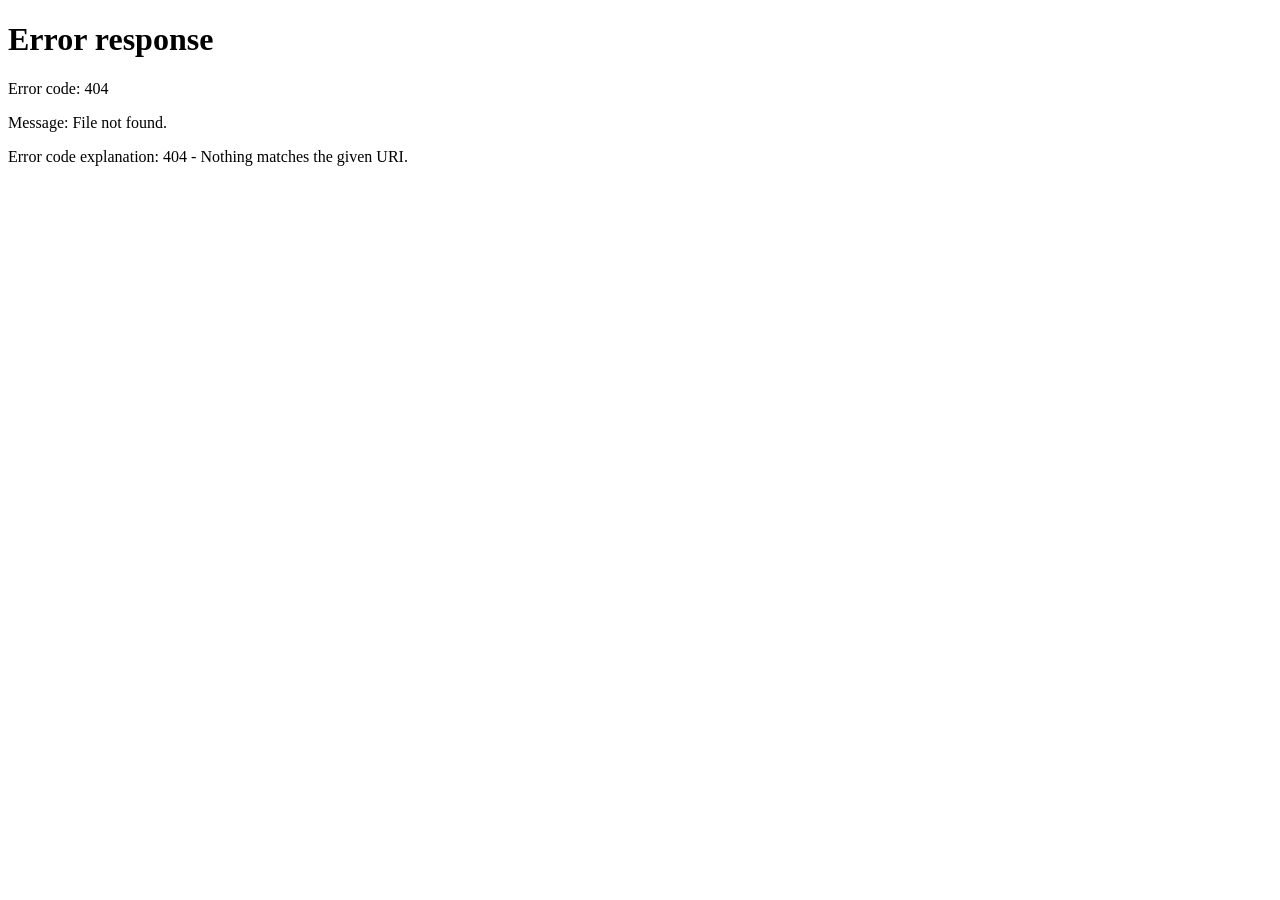
==== index.html @ 34d67e1c "사이트 대표 아이콘(확정 로고 G5 「e.」) + 맨 위 주소는 학생 통합앱으로 Co-Authored-By: Claude Opus 5.5 <noreply@anthropic.com>" ====
<!doctype html><html lang="ko"><head><meta charset="utf-8"><meta name="viewport" content="width=device-width,initial-scale=1">
<title>이승수영어</title><link rel="icon" href="/favicon.ico"><link rel="icon" type="image/png" sizes="192x192" href="/icon-192.png">
<link rel="apple-touch-icon" href="/apple-touch-icon.png"><meta name="apple-mobile-web-app-title" content="이승수영어">
<meta http-equiv="refresh" content="0; url=/leess/"></head><body><a href="/leess/">이승수영어 시험앱으로 이동</a></body></html>
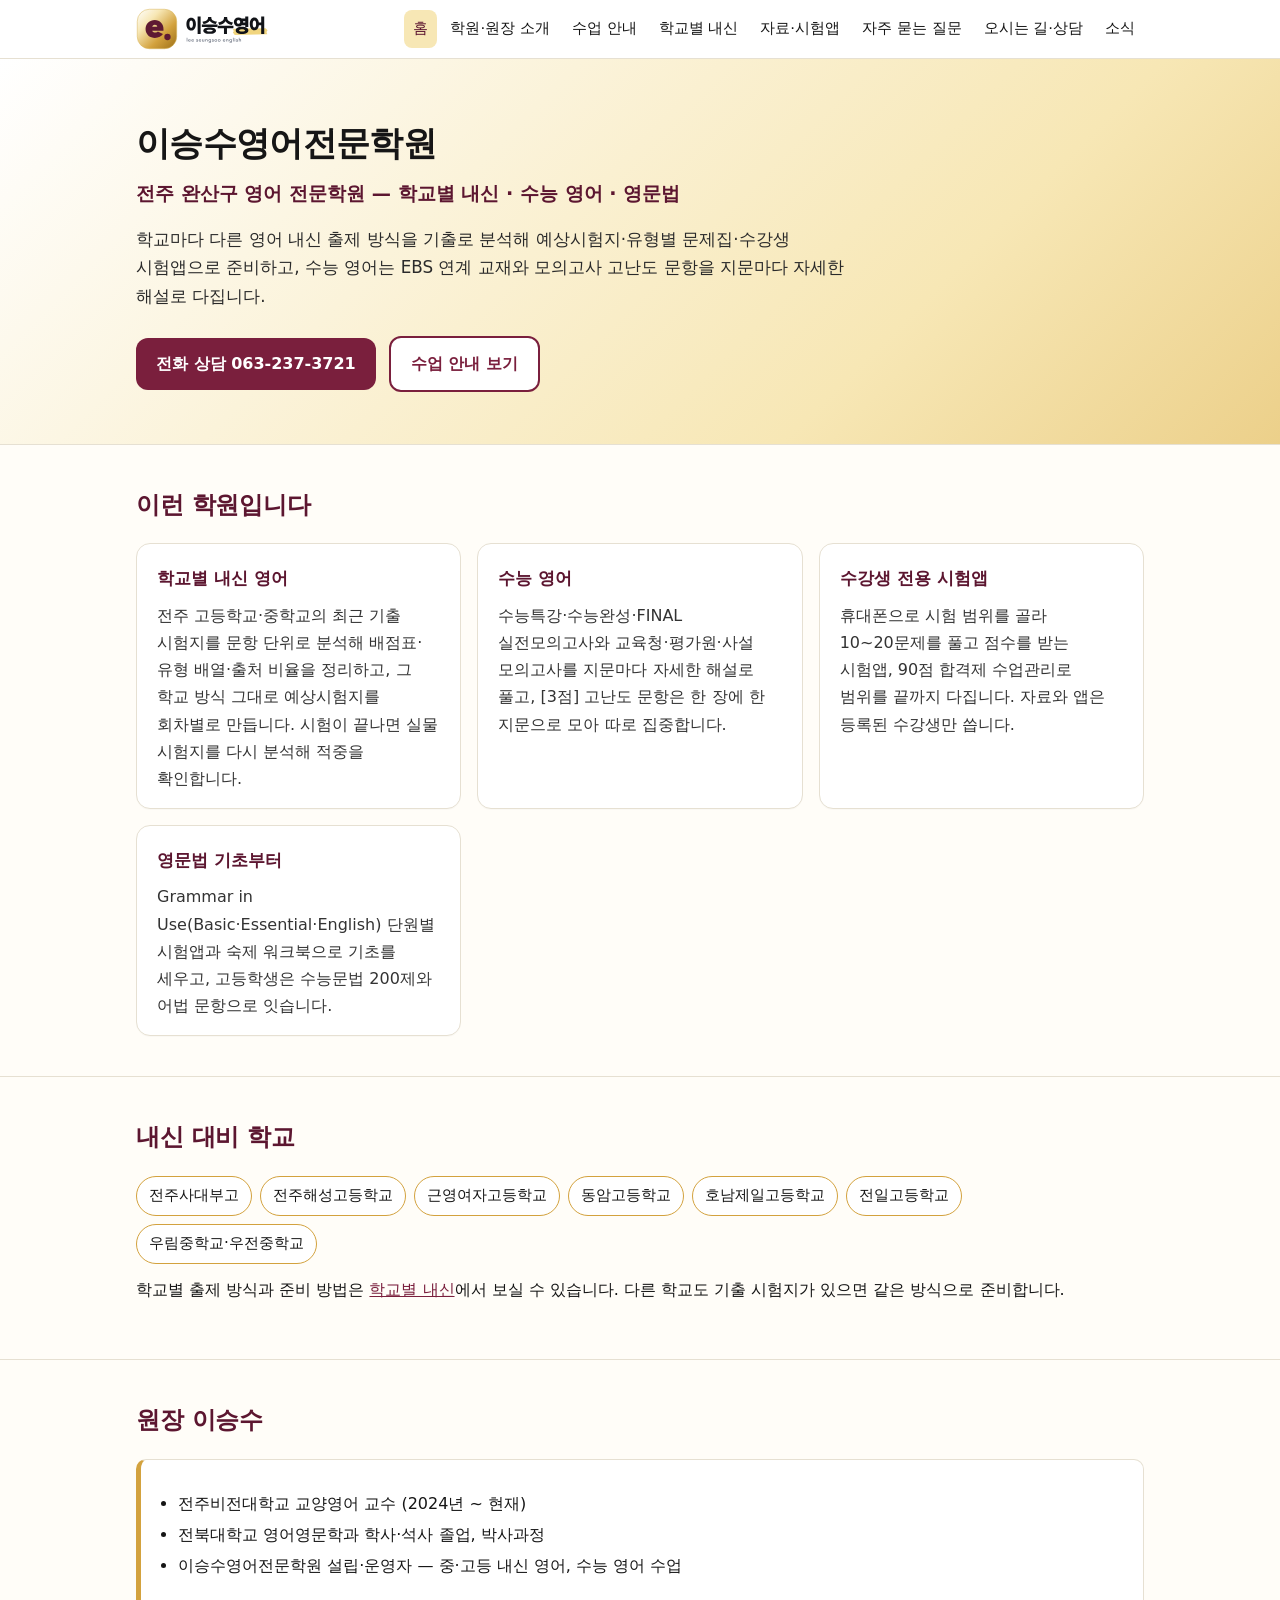
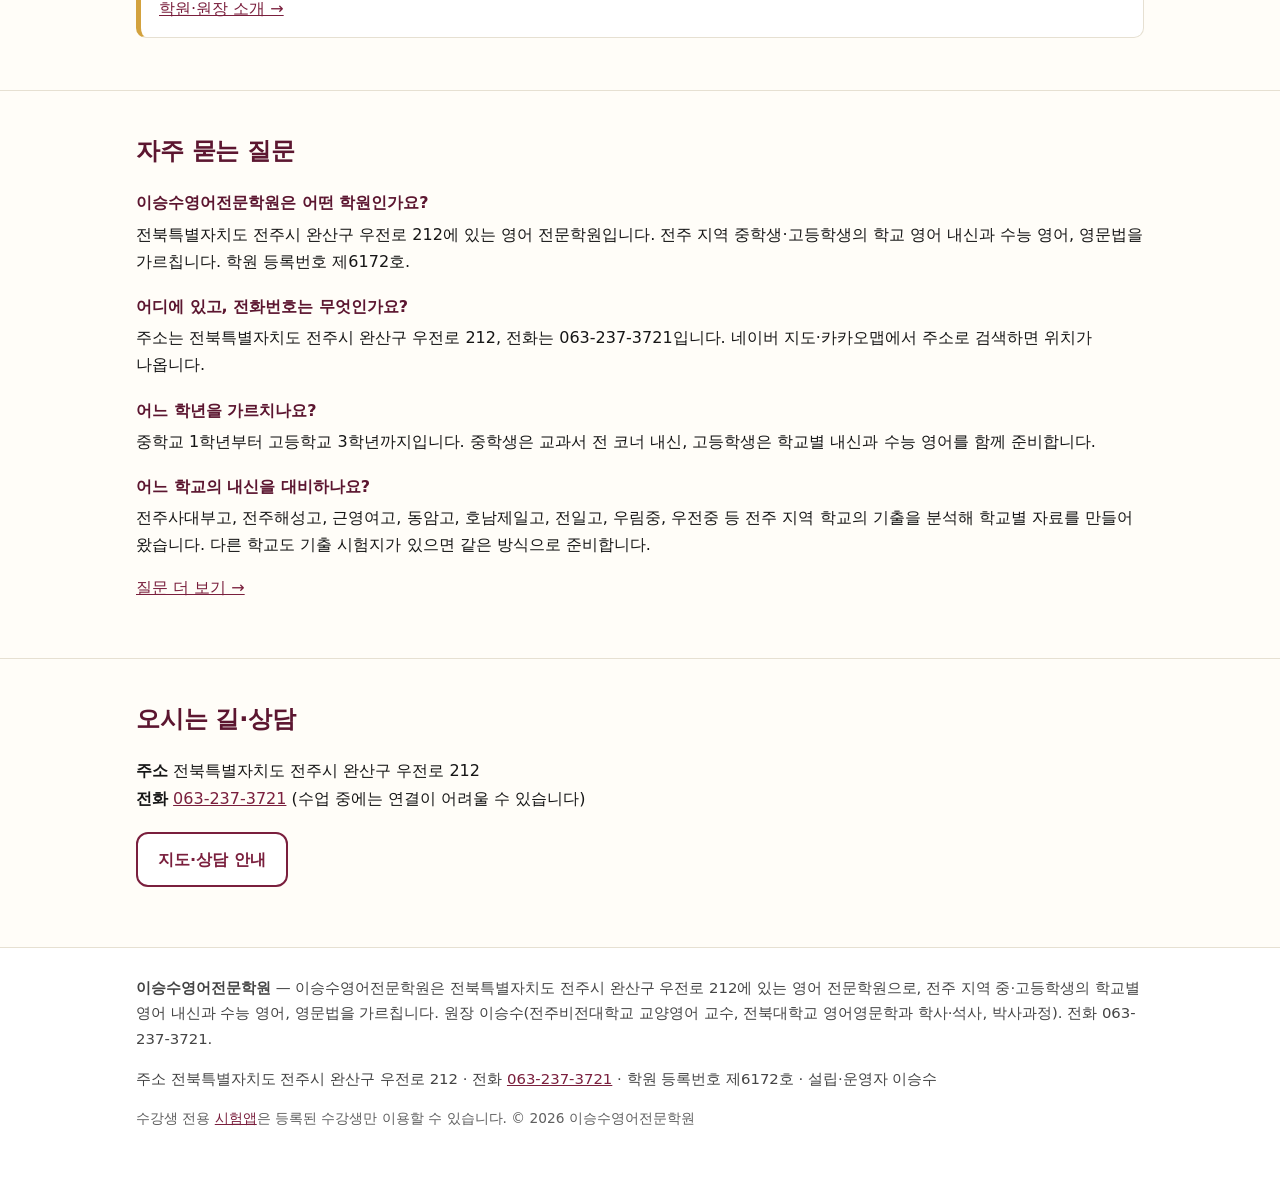
==== commit 312a5159: "공식 사이트 개설: 학원·원장 소개, 수업 안내, 학교별 내신, 자료·시험앱, FAQ, 오시는 길, 소식 + robots 허용(앱 제외)·sitemap·llms.txt·RSS·In" ====
--- a/index.html
+++ b/index.html
@@ -1,4 +1,83 @@
-<!doctype html><html lang="ko"><head><meta charset="utf-8"><meta name="viewport" content="width=device-width,initial-scale=1">
-<title>이승수영어</title><link rel="icon" href="/favicon.ico"><link rel="icon" type="image/png" sizes="192x192" href="/icon-192.png">
-<link rel="apple-touch-icon" href="/apple-touch-icon.png"><meta name="apple-mobile-web-app-title" content="이승수영어">
-<meta http-equiv="refresh" content="0; url=/leess/"></head><body><a href="/leess/">이승수영어 시험앱으로 이동</a></body></html>
+<!doctype html>
+<html lang="ko">
+<head>
+<meta charset="utf-8">
+<meta name="viewport" content="width=device-width,initial-scale=1">
+<title>이승수영어전문학원 | 전주 완산구 영어 전문학원 · 중·고등 내신 · 수능 영어</title>
+<meta name="description" content="전주시 완산구 우전로 212 이승수영어전문학원. 전주 중·고등학교 학교별 영어 내신 대비, 수능 영어, 영문법 수업. 원장 이승수(전주비전대학교 교양영어 교수, 전북대 영어영문학과 박사과정). 전화 063-237-3721.">
+<meta name="keywords" content="이승수영어, 이승수영어전문학원, 전주 영어학원, 전주 완산구 영어학원, 전주 내신 영어, 전주 수능 영어, 고등 내신 영어, 중등 내신 영어, 영문법, 우전로 영어학원">
+<meta name="robots" content="index,follow,max-snippet:-1,max-image-preview:large">
+<link rel="canonical" href="https://goodday5768-blip.github.io/">
+<meta property="og:type" content="website">
+<meta property="og:site_name" content="이승수영어전문학원">
+<meta property="og:title" content="이승수영어전문학원 | 전주 완산구 영어 전문학원 · 중·고등 내신 · 수능 영어">
+<meta property="og:description" content="전주시 완산구 우전로 212 이승수영어전문학원. 전주 중·고등학교 학교별 영어 내신 대비, 수능 영어, 영문법 수업. 원장 이승수(전주비전대학교 교양영어 교수, 전북대 영어영문학과 박사과정). 전화 063-237-3721.">
+<meta property="og:url" content="https://goodday5768-blip.github.io/">
+<meta property="og:image" content="https://goodday5768-blip.github.io/assets/og.png">
+<meta property="og:image:width" content="1200"><meta property="og:image:height" content="630">
+<meta property="og:locale" content="ko_KR">
+<meta name="twitter:card" content="summary_large_image">
+<meta name="twitter:title" content="이승수영어전문학원 | 전주 완산구 영어 전문학원 · 중·고등 내신 · 수능 영어">
+<meta name="twitter:description" content="전주시 완산구 우전로 212 이승수영어전문학원. 전주 중·고등학교 학교별 영어 내신 대비, 수능 영어, 영문법 수업. 원장 이승수(전주비전대학교 교양영어 교수, 전북대 영어영문학과 박사과정). 전화 063-237-3721.">
+<meta name="twitter:image" content="https://goodday5768-blip.github.io/assets/og.png">
+<meta name="geo.region" content="KR-45"><meta name="geo.placename" content="전주시 완산구">
+<link rel="icon" href="/favicon.ico"><link rel="icon" type="image/png" sizes="192x192" href="/icon-192.png">
+<link rel="apple-touch-icon" href="/apple-touch-icon.png">
+<link rel="alternate" type="application/rss+xml" title="이승수영어전문학원 소식" href="https://goodday5768-blip.github.io/feed.xml">
+<link rel="stylesheet" href="/assets/site.css">
+<script type="application/ld+json">{"@context": "https://schema.org", "@type": "BreadcrumbList", "itemListElement": [{"@type": "ListItem", "position": 1, "name": "홈", "item": "https://goodday5768-blip.github.io/"}]}</script>
+<script type="application/ld+json">{"@context": "https://schema.org", "@type": ["EducationalOrganization", "LocalBusiness"], "@id": "https://goodday5768-blip.github.io/#org", "name": "이승수영어전문학원", "alternateName": ["이승수영어", "이승수 영어", "이승수 영어학원", "이승수영어학원", "Lee Seung-soo English"], "url": "https://goodday5768-blip.github.io/", "logo": "https://goodday5768-blip.github.io/assets/logo.png", "image": "https://goodday5768-blip.github.io/assets/og.png", "telephone": "+82-63-237-3721", "address": {"@type": "PostalAddress", "streetAddress": "완산구 우전로 212", "addressLocality": "전주시", "addressRegion": "전북특별자치도", "addressCountry": "KR"}, "areaServed": [{"@type": "City", "name": "전주시"}, {"@type": "AdministrativeArea", "name": "전북특별자치도"}], "founder": {"@id": "https://goodday5768-blip.github.io/about/#person"}, "employee": {"@id": "https://goodday5768-blip.github.io/about/#person"}, "description": "이승수영어전문학원은 전북특별자치도 전주시 완산구 우전로 212에 있는 영어 전문학원으로, 전주 지역 중·고등학생의 학교별 영어 내신과 수능 영어, 영문법을 가르칩니다. 원장 이승수(전주비전대학교 교양영어 교수, 전북대학교 영어영문학과 학사·석사, 박사과정). 전화 063-237-3721.", "knowsAbout": ["고등학교 영어 내신", "중학교 영어 내신", "수능 영어", "영문법", "EBS 수능특강", "모의고사 해설", "Grammar in Use"], "identifier": {"@type": "PropertyValue", "name": "학원 등록번호", "value": "제6172호"}, "priceRange": "전화 문의", "hasOfferCatalog": {"@type": "OfferCatalog", "name": "수업 과정", "itemListElement": [{"@type": "Offer", "itemOffered": {"@type": "Course", "name": "중학교 내신 영어", "provider": {"@id": "https://goodday5768-blip.github.io/#org"}, "url": "https://goodday5768-blip.github.io/courses/#middle"}}, {"@type": "Offer", "itemOffered": {"@type": "Course", "name": "고등학교 내신 영어", "provider": {"@id": "https://goodday5768-blip.github.io/#org"}, "url": "https://goodday5768-blip.github.io/courses/#high"}}, {"@type": "Offer", "itemOffered": {"@type": "Course", "name": "수능 영어", "provider": {"@id": "https://goodday5768-blip.github.io/#org"}, "url": "https://goodday5768-blip.github.io/courses/#csat"}}, {"@type": "Offer", "itemOffered": {"@type": "Course", "name": "영문법 (Grammar in Use)", "provider": {"@id": "https://goodday5768-blip.github.io/#org"}, "url": "https://goodday5768-blip.github.io/courses/#grammar"}}]}}</script>
+<script type="application/ld+json">{"@context": "https://schema.org", "@type": "WebSite", "@id": "https://goodday5768-blip.github.io/#website", "url": "https://goodday5768-blip.github.io/", "name": "이승수영어전문학원", "alternateName": "이승수영어", "inLanguage": "ko", "publisher": {"@id": "https://goodday5768-blip.github.io/#org"}}</script>
+</head>
+<body>
+<header class="top"><div class="wrap">
+<a class="brand" href="/" aria-label="이승수영어전문학원 홈"><img src="/assets/logo.svg" alt="이승수영어전문학원 로고" width="634" height="200"></a>
+<nav class="main" aria-label="주 메뉴"><a href="/" class=on>홈</a><a href="/about/">학원·원장 소개</a><a href="/courses/">수업 안내</a><a href="/schools/">학교별 내신</a><a href="/materials/">자료·시험앱</a><a href="/faq/">자주 묻는 질문</a><a href="/contact/">오시는 길·상담</a><a href="/news/">소식</a></nav>
+</div></header>
+
+<div class="hero"><div class="wrap">
+<h1>이승수영어전문학원</h1>
+<p class="sub">전주 완산구 영어 전문학원 — 학교별 내신 · 수능 영어 · 영문법</p>
+<p class="lead">학교마다 다른 영어 내신 출제 방식을 기출로 분석해 예상시험지·유형별 문제집·수강생 시험앱으로 준비하고, 수능 영어는 EBS 연계 교재와 모의고사 고난도 문항을 지문마다 자세한 해설로 다집니다.</p>
+<a class="btn" href="tel:+82-63-237-3721">전화 상담 063-237-3721</a> <a class="btn ghost" href="/courses/">수업 안내 보기</a>
+</div></div>
+<section><div class="wrap">
+<h2>이런 학원입니다</h2>
+<div class="grid">
+<div class="card"><h3>학교별 내신 영어</h3><p>전주 고등학교·중학교의 최근 기출 시험지를 문항 단위로 분석해 배점표·유형 배열·출처 비율을 정리하고, 그 학교 방식 그대로 예상시험지를 회차별로 만듭니다. 시험이 끝나면 실물 시험지를 다시 분석해 적중을 확인합니다.</p></div>
+<div class="card"><h3>수능 영어</h3><p>수능특강·수능완성·FINAL 실전모의고사와 교육청·평가원·사설 모의고사를 지문마다 자세한 해설로 풀고, [3점] 고난도 문항은 한 장에 한 지문으로 모아 따로 집중합니다.</p></div>
+<div class="card"><h3>수강생 전용 시험앱</h3><p>휴대폰으로 시험 범위를 골라 10~20문제를 풀고 점수를 받는 시험앱, 90점 합격제 수업관리로 범위를 끝까지 다집니다. 자료와 앱은 등록된 수강생만 씁니다.</p></div>
+<div class="card"><h3>영문법 기초부터</h3><p>Grammar in Use(Basic·Essential·English) 단원별 시험앱과 숙제 워크북으로 기초를 세우고, 고등학생은 수능문법 200제와 어법 문항으로 잇습니다.</p></div>
+</div></div></section>
+<section><div class="wrap">
+<h2>내신 대비 학교</h2>
+<div class="chips"><a href="/schools/">전주사대부고</a><a href="/schools/">전주해성고등학교</a><a href="/schools/">근영여자고등학교</a><a href="/schools/">동암고등학교</a><a href="/schools/">호남제일고등학교</a><a href="/schools/">전일고등학교</a><a href="/schools/">우림중학교·우전중학교</a></div>
+<p style="margin-top:12px">학교별 출제 방식과 준비 방법은 <a href="/schools/">학교별 내신</a>에서 보실 수 있습니다. 다른 학교도 기출 시험지가 있으면 같은 방식으로 준비합니다.</p>
+</div></section>
+<section><div class="wrap">
+<h2>원장 이승수</h2>
+<div class="info">
+<ul class="plain">
+<li>전주비전대학교 교양영어 교수 (2024년 ~ 현재)</li>
+<li>전북대학교 영어영문학과 학사·석사 졸업, 박사과정</li>
+<li>이승수영어전문학원 설립·운영자 — 중·고등 내신 영어, 수능 영어 수업</li>
+</ul>
+<p style="margin:6px 0 0"><a href="/about/">학원·원장 소개 →</a></p>
+</div></div></section>
+<section><div class="wrap">
+<h2>자주 묻는 질문</h2>
+<dl class="faq"><dt>이승수영어전문학원은 어떤 학원인가요?</dt><dd>전북특별자치도 전주시 완산구 우전로 212에 있는 영어 전문학원입니다. 전주 지역 중학생·고등학생의 학교 영어 내신과 수능 영어, 영문법을 가르칩니다. 학원 등록번호 제6172호.</dd><dt>어디에 있고, 전화번호는 무엇인가요?</dt><dd>주소는 전북특별자치도 전주시 완산구 우전로 212, 전화는 063-237-3721입니다. 네이버 지도·카카오맵에서 주소로 검색하면 위치가 나옵니다.</dd><dt>어느 학년을 가르치나요?</dt><dd>중학교 1학년부터 고등학교 3학년까지입니다. 중학생은 교과서 전 코너 내신, 고등학생은 학교별 내신과 수능 영어를 함께 준비합니다.</dd><dt>어느 학교의 내신을 대비하나요?</dt><dd>전주사대부고, 전주해성고, 근영여고, 동암고, 호남제일고, 전일고, 우림중, 우전중 등 전주 지역 학교의 기출을 분석해 학교별 자료를 만들어 왔습니다. 다른 학교도 기출 시험지가 있으면 같은 방식으로 준비합니다.</dd></dl>
+<p style="margin-top:14px"><a href="/faq/">질문 더 보기 →</a></p>
+</div></section>
+<section><div class="wrap">
+<h2>오시는 길·상담</h2>
+<p><strong>주소</strong> 전북특별자치도 전주시 완산구 우전로 212<br><strong>전화</strong> <a href="tel:+82-63-237-3721">063-237-3721</a> (수업 중에는 연결이 어려울 수 있습니다)</p>
+<p><a class="btn ghost" href="/contact/">지도·상담 안내</a></p>
+</div></section>
+
+<footer><div class="wrap">
+<p class="ent"><strong>이승수영어전문학원</strong> — 이승수영어전문학원은 전북특별자치도 전주시 완산구 우전로 212에 있는 영어 전문학원으로, 전주 지역 중·고등학생의 학교별 영어 내신과 수능 영어, 영문법을 가르칩니다. 원장 이승수(전주비전대학교 교양영어 교수, 전북대학교 영어영문학과 학사·석사, 박사과정). 전화 063-237-3721.</p>
+<p>주소 전북특별자치도 전주시 완산구 우전로 212 · 전화 <a href="tel:+82-63-237-3721">063-237-3721</a> · 학원 등록번호 제6172호 · 설립·운영자 이승수</p>
+<p class="small">수강생 전용 <a href="/leess/" rel="nofollow">시험앱</a>은 등록된 수강생만 이용할 수 있습니다. © 2026 이승수영어전문학원</p>
+</div></footer>
+</body></html>
--- a/assets/site.css
+++ b/assets/site.css
@@ -0,0 +1,43 @@
+:root{--wine:#7A1F3D;--wine-d:#5C1630;--gold:#D3A23E;--gold-d:#9C6F17;--cream:#F7E7B5;--ink:#161616;--mute:#5f5f5f;--line:#e6e0d2;--bg:#fffdf8}
+*{box-sizing:border-box}html{scroll-behavior:smooth}
+body{margin:0;font-family:"Apple SD Gothic Neo","Pretendard","Noto Sans KR","Malgun Gothic",system-ui,sans-serif;color:var(--ink);background:var(--bg);line-height:1.7;word-break:keep-all;-webkit-text-size-adjust:100%}
+a{color:var(--wine)}a:hover{color:var(--wine-d)}
+.wrap{max-width:1040px;margin:0 auto;padding:0 16px}
+header.top{background:#fff;border-bottom:1px solid var(--line);position:sticky;top:0;z-index:10}
+header.top .wrap{display:flex;align-items:center;justify-content:space-between;gap:12px;flex-wrap:wrap;padding-top:8px;padding-bottom:8px}
+.brand{display:flex;align-items:center;gap:8px;text-decoration:none}
+.brand img{height:42px;width:auto;display:block}
+.brand span{font-weight:700;font-size:1.05rem;color:var(--ink)}
+nav.main{display:flex;flex-wrap:wrap;gap:2px 4px}
+nav.main a{text-decoration:none;color:var(--ink);font-size:.93rem;padding:6px 9px;border-radius:8px}
+nav.main a:hover,nav.main a.on{background:var(--cream);color:var(--wine-d)}
+.hero{background:linear-gradient(135deg,#fff 0%,var(--cream) 70%,#ecd08a 100%);padding:56px 0 48px;border-bottom:1px solid var(--line)}
+.hero h1{font-size:2.1rem;margin:0 0 6px;letter-spacing:-.02em}
+.hero .sub{font-size:1.2rem;color:var(--wine-d);font-weight:700;margin:0 0 14px}
+.hero p.lead{font-size:1.05rem;max-width:720px;margin:0 0 22px;color:#2a2a2a}
+.btn{display:inline-block;background:var(--wine);color:#fff!important;text-decoration:none;padding:12px 20px;border-radius:12px;font-weight:700;margin:4px 8px 4px 0}
+.btn.ghost{background:#fff;color:var(--wine)!important;border:2px solid var(--wine)}
+section{padding:40px 0;border-bottom:1px solid var(--line)}
+section h2{font-size:1.5rem;margin:0 0 18px;color:var(--wine-d);letter-spacing:-.01em}
+section h3{font-size:1.15rem;margin:26px 0 8px}
+.grid{display:grid;grid-template-columns:repeat(auto-fit,minmax(260px,1fr));gap:16px}
+.card{background:#fff;border:1px solid var(--line);border-radius:14px;padding:20px 20px 16px;box-shadow:0 1px 0 rgba(0,0,0,.02)}
+.card h3{margin:0 0 8px;font-size:1.08rem;color:var(--wine-d)}
+.card p{margin:0;color:#333}
+.chips{display:flex;flex-wrap:wrap;gap:8px}
+.chips span,.chips a{background:#fff;border:1px solid var(--gold);color:var(--ink);text-decoration:none;padding:6px 12px;border-radius:999px;font-size:.95rem}
+dl.faq dt{font-weight:700;margin-top:18px;color:var(--wine-d)}dl.faq dd{margin:4px 0 0}
+table{border-collapse:collapse;width:100%;background:#fff;font-size:.97rem}
+th,td{border:1px solid var(--line);padding:10px 12px;text-align:left;vertical-align:top}th{background:#faf3e0}
+.info{background:#fff;border:1px solid var(--line);border-left:5px solid var(--gold);border-radius:10px;padding:14px 18px;margin:12px 0}
+.prof{display:grid;grid-template-columns:1fr;gap:10px}
+ul.plain{padding-left:1.2em}ul.plain li{margin:4px 0}
+.news article{background:#fff;border:1px solid var(--line);border-radius:12px;padding:16px 20px;margin:12px 0}
+.news time{color:var(--mute);font-size:.9rem}
+footer{padding:28px 0 40px;color:#444;font-size:.93rem;background:#fff}
+footer .ent{margin:0 0 10px}
+footer .small{color:var(--mute);font-size:.86rem}
+.bc{font-size:.86rem;color:var(--mute);margin:14px 0 0}.bc a{color:var(--mute)}
+.page h1{font-size:1.9rem;margin:10px 0 6px;letter-spacing:-.02em}
+.page p.lead{font-size:1.05rem;color:#2a2a2a;margin:0 0 10px}
+@media (max-width:640px){.hero{padding:36px 0 32px}.hero h1{font-size:1.7rem}.hero .sub{font-size:1.05rem}nav.main a{font-size:.88rem;padding:5px 7px}.brand img{height:36px}}
